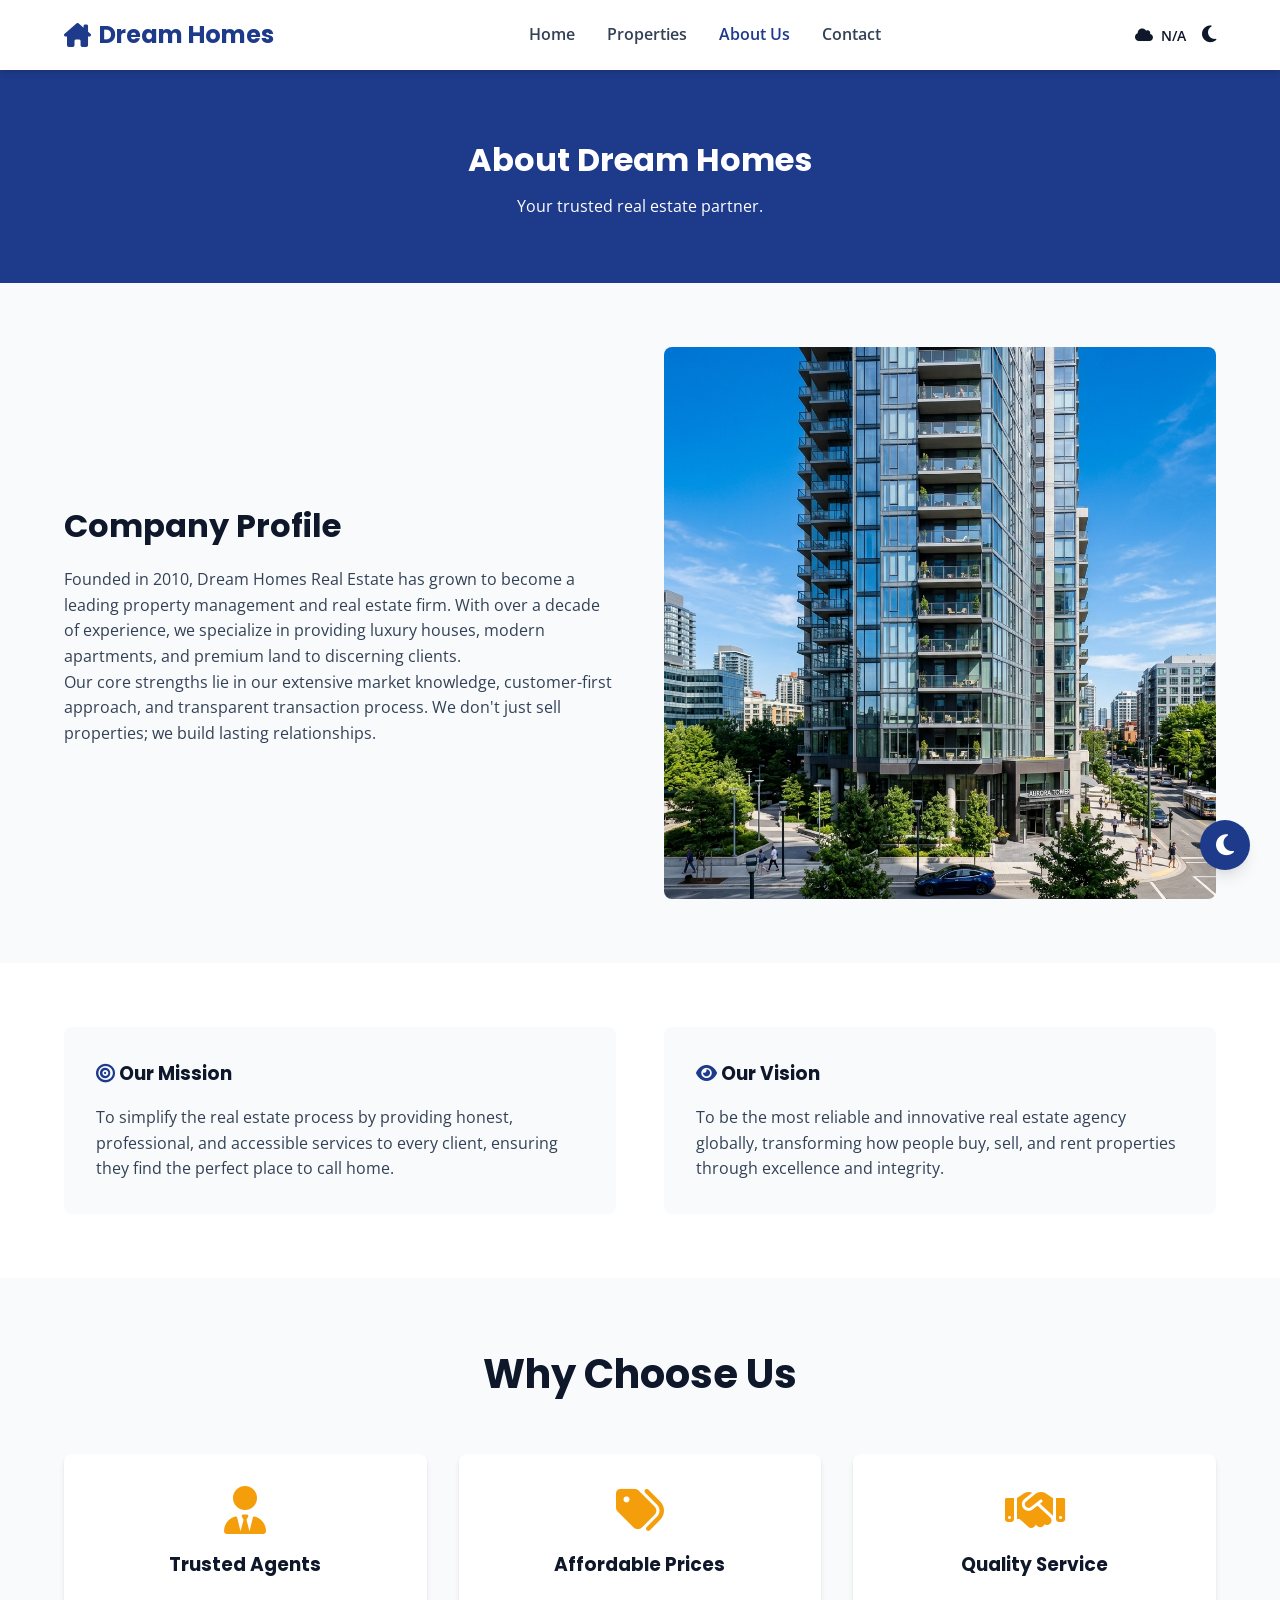
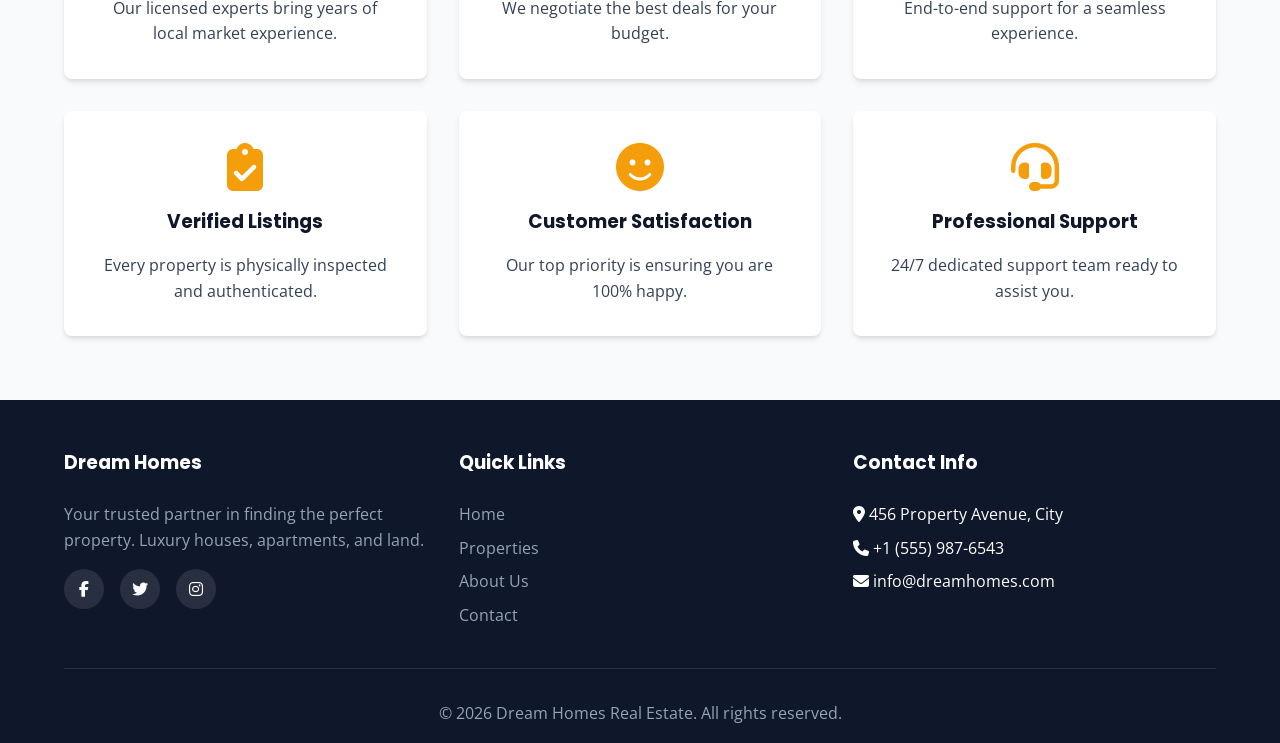
==== about.html @ 64800a45 "Initial commit" ====
<!DOCTYPE html>
<html lang="en">
<head>
    <meta charset="UTF-8">
    <meta name="viewport" content="width=device-width, initial-scale=1.0">
    <title>About Us | Dream Homes Real Estate</title>
    <link rel="stylesheet" href="css/style.css">
</head>
<body>
    <nav class="navbar">
        <div class="container">
            <a href="index.html" class="logo"><i class="fa-solid fa-house-chimney"></i> Dream Homes</a>
            <ul class="nav-links" id="nav-links">
                <li><a href="index.html">Home</a></li>
                <li><a href="properties.html">Properties</a></li>
                <li><a href="about.html" class="active">About Us</a></li>
                <li><a href="contact.html">Contact</a></li>
            </ul>
            <div class="nav-extras">
                <span id="weather-widget" class="weather-widget"><i class="fa-solid fa-spinner fa-spin"></i></span>
                <button id="theme-toggle" class="theme-toggle" aria-label="Toggle Theme"><i class="fa-solid fa-moon"></i></button>
            </div>
            <div class="hamburger" id="hamburger">
                <i class="fa-solid fa-bars"></i>
            </div>
        </div>
    </nav>

    <header class="page-header">
        <div class="container">
            <h1>About Dream Homes</h1>
            <p>Your trusted real estate partner.</p>
        </div>
    </header>

    <section class="section">
        <div class="container about-grid">
            <div class="about-content">
                <h2>Company Profile</h2>
                <p>Founded in 2010, Dream Homes Real Estate has grown to become a leading property management and real estate firm. With over a decade of experience, we specialize in providing luxury houses, modern apartments, and premium land to discerning clients.</p>
                <p>Our core strengths lie in our extensive market knowledge, customer-first approach, and transparent transaction process. We don't just sell properties; we build lasting relationships.</p>
            </div>
            <div class="about-img">
                <img src="images/apartment1.png" alt="Company Office">
            </div>
        </div>
    </section>

    <section class="section" style="background: var(--white);">
        <div class="container">
            <div class="about-grid">
                <div class="about-card" style="padding: 2rem; background: var(--bg-color); border-radius: var(--radius);">
                    <h3><i class="fa-solid fa-bullseye" style="color: var(--primary-color);"></i> Our Mission</h3>
                    <p>To simplify the real estate process by providing honest, professional, and accessible services to every client, ensuring they find the perfect place to call home.</p>
                </div>
                <div class="about-card" style="padding: 2rem; background: var(--bg-color); border-radius: var(--radius);">
                    <h3><i class="fa-solid fa-eye" style="color: var(--primary-color);"></i> Our Vision</h3>
                    <p>To be the most reliable and innovative real estate agency globally, transforming how people buy, sell, and rent properties through excellence and integrity.</p>
                </div>
            </div>
        </div>
    </section>

    <section class="section">
        <div class="container">
            <h2 class="section-title">Why Choose Us</h2>
            <div class="properties-grid">
                <div class="property-card" style="text-align: center; padding: 2rem;">
                    <i class="fa-solid fa-user-tie" style="font-size: 3rem; color: var(--accent-color); margin-bottom: 1rem;"></i>
                    <h3>Trusted Agents</h3>
                    <p>Our licensed experts bring years of local market experience.</p>
                </div>
                <div class="property-card" style="text-align: center; padding: 2rem;">
                    <i class="fa-solid fa-tags" style="font-size: 3rem; color: var(--accent-color); margin-bottom: 1rem;"></i>
                    <h3>Affordable Prices</h3>
                    <p>We negotiate the best deals for your budget.</p>
                </div>
                <div class="property-card" style="text-align: center; padding: 2rem;">
                    <i class="fa-solid fa-handshake" style="font-size: 3rem; color: var(--accent-color); margin-bottom: 1rem;"></i>
                    <h3>Quality Service</h3>
                    <p>End-to-end support for a seamless experience.</p>
                </div>
                <div class="property-card" style="text-align: center; padding: 2rem;">
                    <i class="fa-solid fa-clipboard-check" style="font-size: 3rem; color: var(--accent-color); margin-bottom: 1rem;"></i>
                    <h3>Verified Listings</h3>
                    <p>Every property is physically inspected and authenticated.</p>
                </div>
                <div class="property-card" style="text-align: center; padding: 2rem;">
                    <i class="fa-solid fa-face-smile" style="font-size: 3rem; color: var(--accent-color); margin-bottom: 1rem;"></i>
                    <h3>Customer Satisfaction</h3>
                    <p>Our top priority is ensuring you are 100% happy.</p>
                </div>
                <div class="property-card" style="text-align: center; padding: 2rem;">
                    <i class="fa-solid fa-headset" style="font-size: 3rem; color: var(--accent-color); margin-bottom: 1rem;"></i>
                    <h3>Professional Support</h3>
                    <p>24/7 dedicated support team ready to assist you.</p>
                </div>
            </div>
        </div>
    </section>

    <footer>
        <div class="container">
            <div class="footer-grid">
                <div class="footer-col">
                    <h3>Dream Homes</h3>
                    <p>Your trusted partner in finding the perfect property. Luxury houses, apartments, and land.</p>
                    <div class="social-icons">
                        <a href="#"><i class="fa-brands fa-facebook-f"></i></a>
                        <a href="#"><i class="fa-brands fa-twitter"></i></a>
                        <a href="#"><i class="fa-brands fa-instagram"></i></a>
                    </div>
                </div>
                <div class="footer-col">
                    <h3>Quick Links</h3>
                    <ul class="footer-links">
                        <li><a href="index.html">Home</a></li>
                        <li><a href="properties.html">Properties</a></li>
                        <li><a href="about.html">About Us</a></li>
                        <li><a href="contact.html">Contact</a></li>
                    </ul>
                </div>
                <div class="footer-col">
                    <h3>Contact Info</h3>
                    <ul class="footer-links">
                        <li><i class="fa-solid fa-location-dot"></i> 456 Property Avenue, City</li>
                        <li><i class="fa-solid fa-phone"></i> +1 (555) 987-6543</li>
                        <li><i class="fa-solid fa-envelope"></i> info@dreamhomes.com</li>
                    </ul>
                </div>
            </div>
            <p class="copyright">&copy; 2026 Dream Homes Real Estate. All rights reserved.</p>
        </div>
    </footer>

    <button id="floating-theme-toggle" class="floating-theme-toggle" aria-label="Toggle Theme"></button>
    <script src="js/script.js"></script>
</body>
</html>
---- css/style.css ----
@import url('https://fonts.googleapis.com/css2?family=Open+Sans:wght@400;600&family=Poppins:wght@500;700&display=swap');
@import url('https://cdnjs.cloudflare.com/ajax/libs/font-awesome/6.4.0/css/all.min.css');

:root {
  --primary-color: #1E3A8A;
  --secondary-color: #0F172A;
  --accent-color: #F59E0B;
  --bg-color: #F8FAFC;
  --text-color: #334155;
  --white: #ffffff;
  --shadow: 0 4px 6px -1px rgba(0, 0, 0, 0.1), 0 2px 4px -1px rgba(0, 0, 0, 0.06);
  --shadow-lg: 0 10px 15px -3px rgba(0, 0, 0, 0.1), 0 4px 6px -2px rgba(0, 0, 0, 0.05);
  --radius: 8px;
  --transition: all 0.3s ease;
}

* { margin: 0; padding: 0; box-sizing: border-box; }
html { scroll-behavior: smooth; }
body { font-family: 'Open Sans', sans-serif; color: var(--text-color); background-color: var(--bg-color); line-height: 1.6; }
h1, h2, h3, h4, h5, h6 { font-family: 'Poppins', sans-serif; color: var(--secondary-color); margin-bottom: 1rem; }
a { text-decoration: none; color: inherit; }
ul { list-style: none; }
img { max-width: 100%; height: auto; display: block; border-radius: var(--radius); }

.container { width: 90%; max-width: 1200px; margin: 0 auto; }
.section { padding: 4rem 0; }
.section-title { text-align: center; font-size: 2.5rem; margin-bottom: 3rem; color: var(--secondary-color); }
.text-center { text-align: center; }

.btn { display: inline-block; padding: 0.8rem 1.5rem; border-radius: var(--radius); font-weight: 600; cursor: pointer; transition: var(--transition); border: none; font-family: 'Poppins', sans-serif; }
.btn-primary { background-color: var(--primary-color); color: var(--white); }
.btn-primary:hover { background-color: var(--secondary-color); transform: translateY(-2px); }
.btn-accent { background-color: var(--accent-color); color: var(--white); }
.btn-accent:hover { background-color: #d97706; transform: translateY(-2px); }

/* FLOATING THEME TOGGLE */
.floating-theme-toggle {
    position: fixed;
    bottom: 30px;
    right: 30px;
    width: 50px;
    height: 50px;
    border-radius: 50%;
    background-color: var(--primary-color);
    color: var(--white);
    border: none;
    font-size: 1.5rem;
    cursor: pointer;
    box-shadow: var(--shadow-lg);
    z-index: 9999;
    display: flex;
    align-items: center;
    justify-content: center;
    transition: var(--transition);
}
.floating-theme-toggle:hover {
    transform: scale(1.1);
    background-color: var(--accent-color);
}

/* THEME & WEATHER */
[data-theme="dark"] {
  --primary-color: #3B82F6;
  --secondary-color: #F8FAFC;
  --accent-color: #F59E0B;
  --bg-color: #0F172A;
  --text-color: #E2E8F0;
  --white: #1E293B;
  --shadow: 0 4px 6px -1px rgba(0, 0, 0, 0.5);
  --shadow-lg: 0 10px 15px -3px rgba(0, 0, 0, 0.5);
}
.nav-extras { display: flex; align-items: center; gap: 1rem; }
.theme-toggle { background: none; border: none; color: var(--secondary-color); font-size: 1.2rem; cursor: pointer; transition: var(--transition); }
.theme-toggle:hover { color: var(--primary-color); }
.weather-widget { font-weight: 600; color: var(--secondary-color); font-size: 0.9rem; display: flex; align-items: center; gap: 0.5rem; }

/* NAVBAR */
.navbar { background-color: var(--white); box-shadow: var(--shadow); position: sticky; top: 0; z-index: 1000; padding: 1rem 0; }
.navbar .container { display: flex; justify-content: space-between; align-items: center; }
.logo { font-size: 1.5rem; font-weight: 700; color: var(--primary-color); font-family: 'Poppins', sans-serif; display: flex; align-items: center; gap: 0.5rem; }
.nav-links { display: flex; gap: 2rem; }
.nav-links a { font-weight: 600; transition: var(--transition); }
.nav-links a:hover, .nav-links a.active { color: var(--primary-color); }
.hamburger { display: none; cursor: pointer; font-size: 1.5rem; color: var(--secondary-color); }

/* HERO SECTION */
.hero { height: 80vh; background: linear-gradient(rgba(15, 23, 42, 0.7), rgba(15, 23, 42, 0.7)), url('../images/hero.png') center/cover no-repeat; display: flex; align-items: center; text-align: center; color: var(--white); }
.hero h1 { color: var(--white); font-size: 3.5rem; margin-bottom: 1rem; }
.hero p { font-size: 1.2rem; margin-bottom: 2rem; max-width: 600px; margin-left: auto; margin-right: auto; }
.hero-btns { display: flex; gap: 1rem; justify-content: center; }

/* ABOUT PREVIEW */
.about-preview { background-color: var(--white); }
.about-grid { display: grid; grid-template-columns: 1fr 1fr; gap: 3rem; align-items: center; }
.about-content h2 { font-size: 2rem; }
.about-content ul { margin-top: 1.5rem; }
.about-content li { margin-bottom: 0.5rem; display: flex; align-items: center; gap: 0.5rem; }
.about-content li i { color: var(--accent-color); }

/* PROPERTY CARDS */
.properties-grid { display: grid; grid-template-columns: repeat(auto-fit, minmax(300px, 1fr)); gap: 2rem; }
.property-card { background-color: var(--white); border-radius: var(--radius); overflow: hidden; box-shadow: var(--shadow); transition: var(--transition); position: relative; display: flex; flex-direction: column; }
.property-card:hover { box-shadow: var(--shadow-lg); transform: translateY(-5px); }
.property-img-wrapper { position: relative; }
.property-img { width: 100%; height: 200px; object-fit: cover; border-radius: var(--radius) var(--radius) 0 0; }
.property-badge { position: absolute; top: 1rem; right: 1rem; padding: 0.3rem 0.8rem; border-radius: 20px; font-size: 0.8rem; font-weight: 600; color: var(--white); z-index: 10; }
.badge-premium { background-color: var(--accent-color); }
.badge-standard { background-color: var(--primary-color); }

.property-content { padding: 1.5rem; flex: 1; display: flex; flex-direction: column; }
.property-price { font-size: 1.25rem; color: var(--primary-color); font-weight: 700; margin-bottom: 0.5rem; }
.property-title { font-size: 1.2rem; margin-bottom: 0.5rem; }
.property-location { color: #64748b; margin-bottom: 1rem; display: flex; align-items: center; gap: 0.5rem; font-size: 0.9rem; }
.property-desc { font-size: 0.9rem; color: #475569; margin-bottom: 1.5rem; flex: 1; }
.card-btn { width: 100%; text-align: center; }

/* CTA SECTION */
.cta { background-color: var(--primary-color); color: var(--white); text-align: center; padding: 4rem 0; }
.cta h2 { color: var(--white); margin-bottom: 1rem; }

/* FOOTER */
footer { background-color: var(--secondary-color); color: var(--white); padding: 3rem 0 1rem; }
.footer-grid { display: grid; grid-template-columns: repeat(auto-fit, minmax(250px, 1fr)); gap: 2rem; margin-bottom: 2rem; }
.footer-col h3 { color: var(--white); margin-bottom: 1.5rem; }
.footer-col p { color: #94a3b8; margin-bottom: 0.5rem; }
.footer-links li { margin-bottom: 0.5rem; }
.footer-links a { color: #94a3b8; transition: var(--transition); }
.footer-links a:hover { color: var(--accent-color); }
.social-icons { display: flex; gap: 1rem; margin-top: 1rem; }
.social-icons a { display: inline-flex; align-items: center; justify-content: center; width: 40px; height: 40px; border-radius: 50%; background-color: rgba(255,255,255,0.1); color: var(--white); transition: var(--transition); }
.social-icons a:hover { background-color: var(--accent-color); transform: translateY(-3px); }
.copyright { text-align: center; padding-top: 2rem; border-top: 1px solid rgba(255,255,255,0.1); color: #94a3b8; }

/* DETAILS PAGE */
.details-container { display: grid; grid-template-columns: 2fr 1fr; gap: 2rem; }
.main-img { width: 100%; height: 400px; object-fit: cover; margin-bottom: 1rem; }
.details-card { background: var(--white); padding: 2rem; border-radius: var(--radius); box-shadow: var(--shadow); }
.details-price { font-size: 2rem; color: var(--primary-color); font-weight: 700; margin-bottom: 1rem; }
.amenities-list { display: grid; grid-template-columns: 1fr 1fr; gap: 1rem; margin: 1rem 0; }
.amenities-list li { display: flex; align-items: center; gap: 0.5rem; }

/* ABOUT & CONTACT PAGES */
.page-header { background-color: var(--primary-color); color: var(--white); padding: 4rem 0; text-align: center; }
.page-header h1 { color: var(--white); margin-bottom: 0.5rem; }
.contact-grid { display: grid; grid-template-columns: 1fr 1fr; gap: 3rem; }
.contact-info-card { background: var(--white); padding: 2rem; border-radius: var(--radius); box-shadow: var(--shadow); margin-bottom: 1.5rem; display: flex; align-items: center; gap: 1rem; }
.contact-info-card i { font-size: 2rem; color: var(--accent-color); }
.form-group { margin-bottom: 1.5rem; }
.form-group label { display: block; margin-bottom: 0.5rem; font-weight: 600; }
.form-control { width: 100%; padding: 0.8rem; border: 1px solid #cbd5e1; border-radius: var(--radius); font-family: inherit; }
.form-control:focus { outline: none; border-color: var(--primary-color); }

/* RESPONSIVE */
@media (max-width: 768px) {
  .nav-links { display: none; position: absolute; top: 100%; left: 0; width: 100%; background-color: var(--white); flex-direction: column; padding: 1rem 0; box-shadow: var(--shadow); }
  .nav-links.active { display: flex; }
  .nav-links li { text-align: center; }
  .hamburger { display: block; }
  .hero h1 { font-size: 2.5rem; }
  .about-grid, .details-container, .contact-grid { grid-template-columns: 1fr; }
}
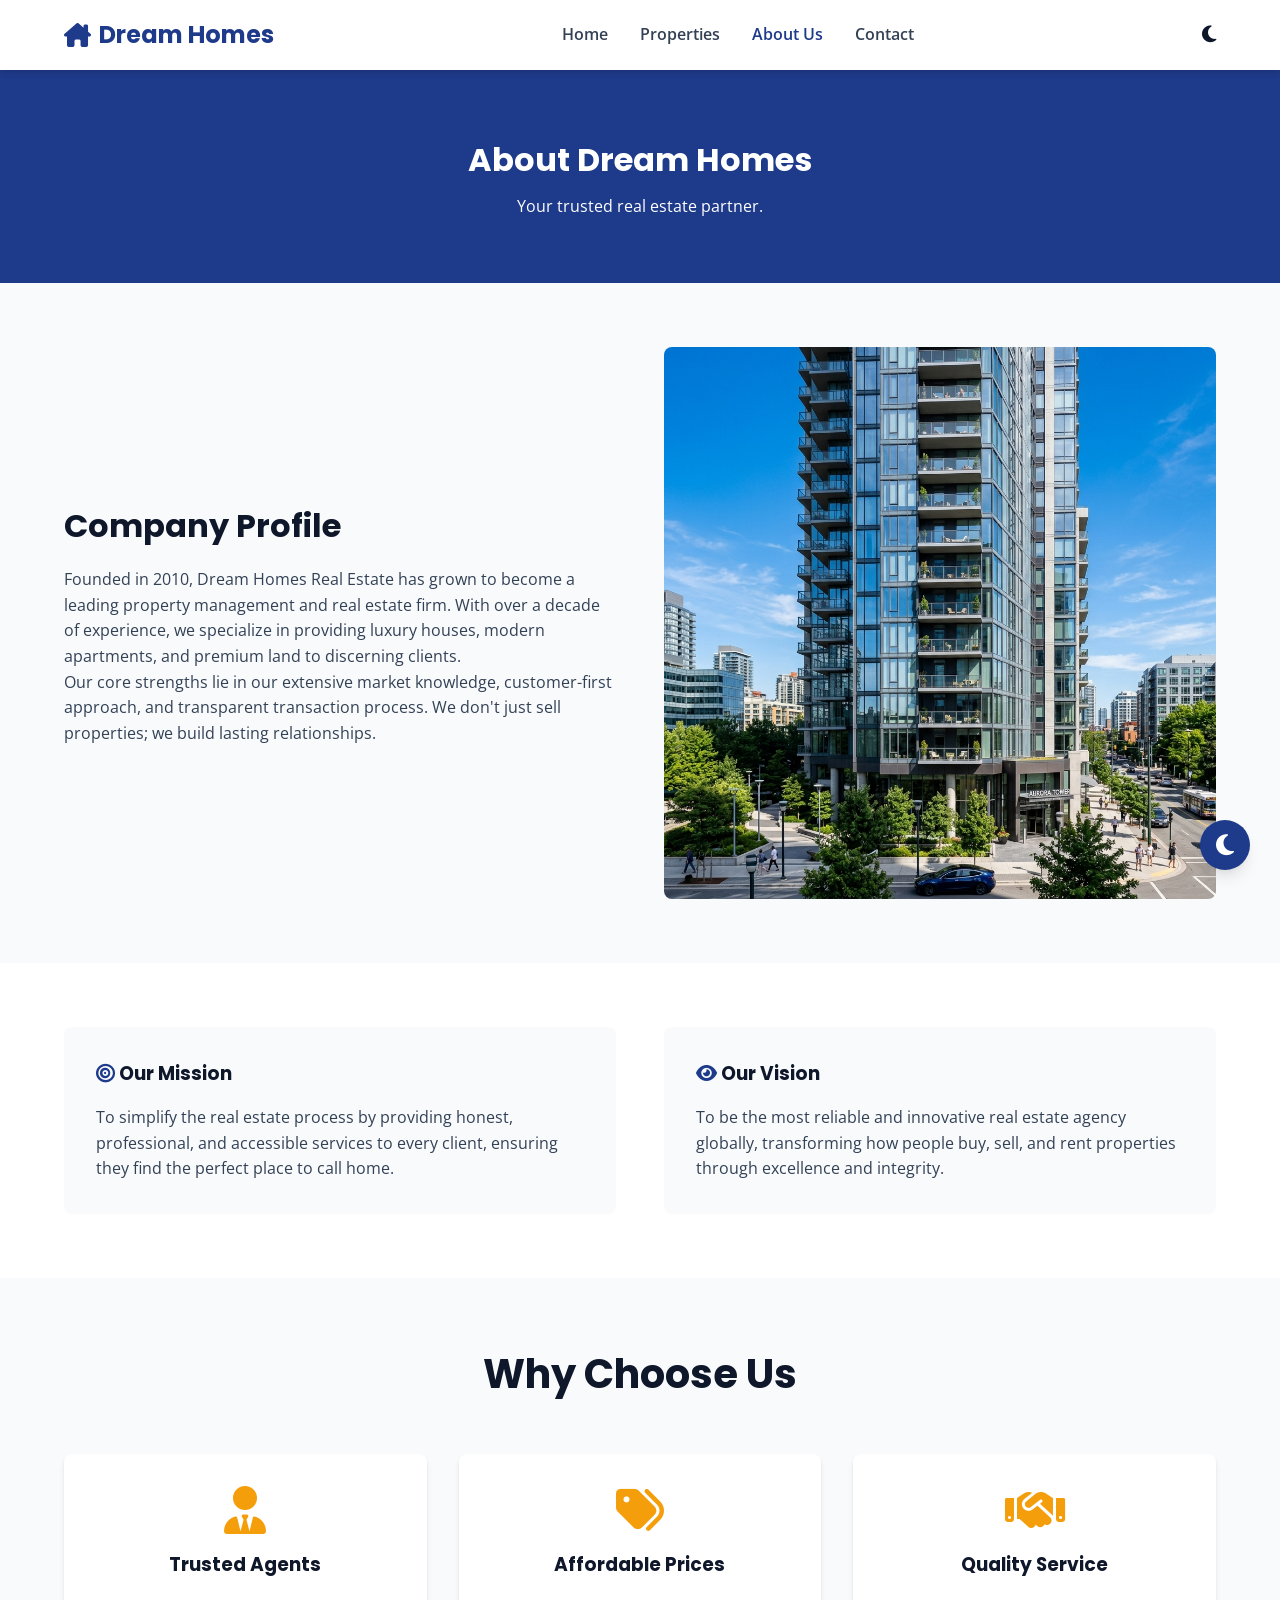
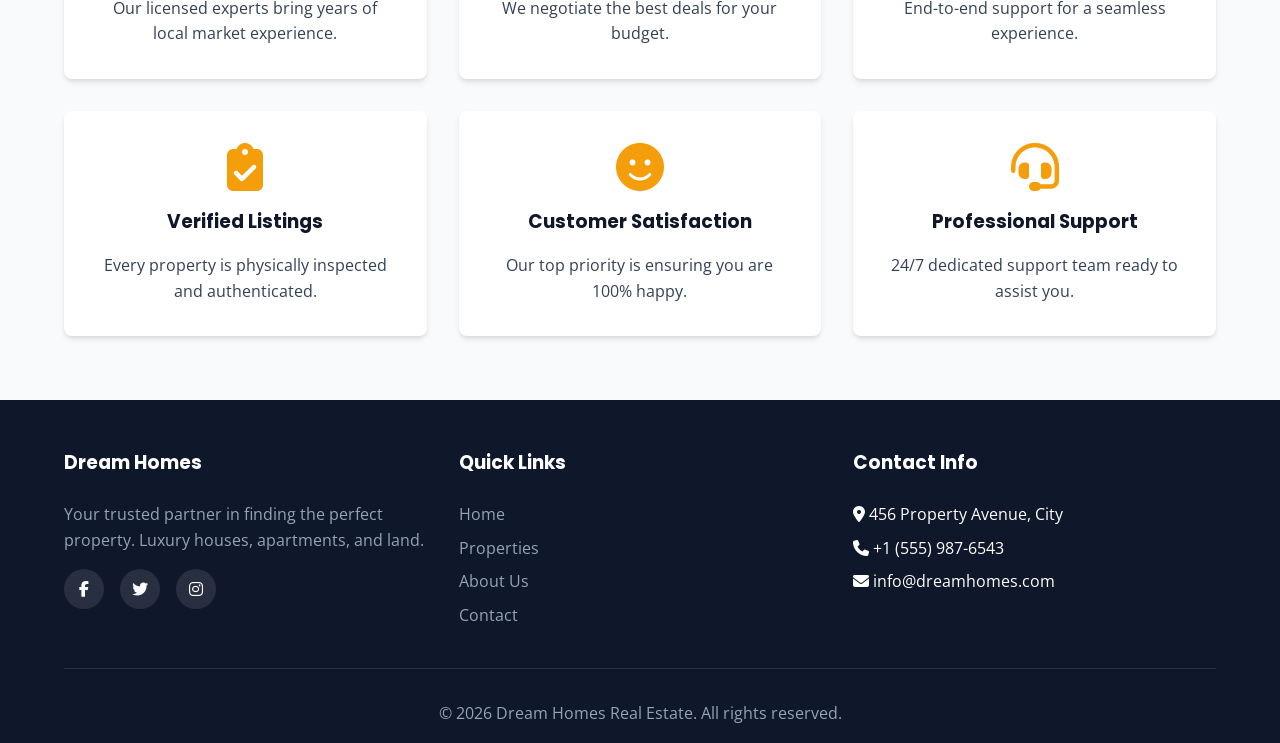
==== commit f74f43bf: "Remove weather, update locations to Nairobi, set currency to Ksh" ====
--- a/about.html
+++ b/about.html
@@ -4,7 +4,7 @@
     <meta charset="UTF-8">
     <meta name="viewport" content="width=device-width, initial-scale=1.0">
     <title>About Us | Dream Homes Real Estate</title>
-    <link rel="stylesheet" href="css/style.css">
+    <link rel="stylesheet" href="/css/style.css">
 </head>
 <body>
     <nav class="navbar">
@@ -17,7 +17,7 @@
                 <li><a href="contact.html">Contact</a></li>
             </ul>
             <div class="nav-extras">
-                <span id="weather-widget" class="weather-widget"><i class="fa-solid fa-spinner fa-spin"></i></span>
+
                 <button id="theme-toggle" class="theme-toggle" aria-label="Toggle Theme"><i class="fa-solid fa-moon"></i></button>
             </div>
             <div class="hamburger" id="hamburger">
@@ -41,7 +41,7 @@
                 <p>Our core strengths lie in our extensive market knowledge, customer-first approach, and transparent transaction process. We don't just sell properties; we build lasting relationships.</p>
             </div>
             <div class="about-img">
-                <img src="images/apartment1.png" alt="Company Office">
+                <img src="/images/apartment1.png" alt="Company Office">
             </div>
         </div>
     </section>
@@ -134,6 +134,6 @@
     </footer>
 
     <button id="floating-theme-toggle" class="floating-theme-toggle" aria-label="Toggle Theme"></button>
-    <script src="js/script.js"></script>
+    <script src="/js/script.js"></script>
 </body>
 </html>
